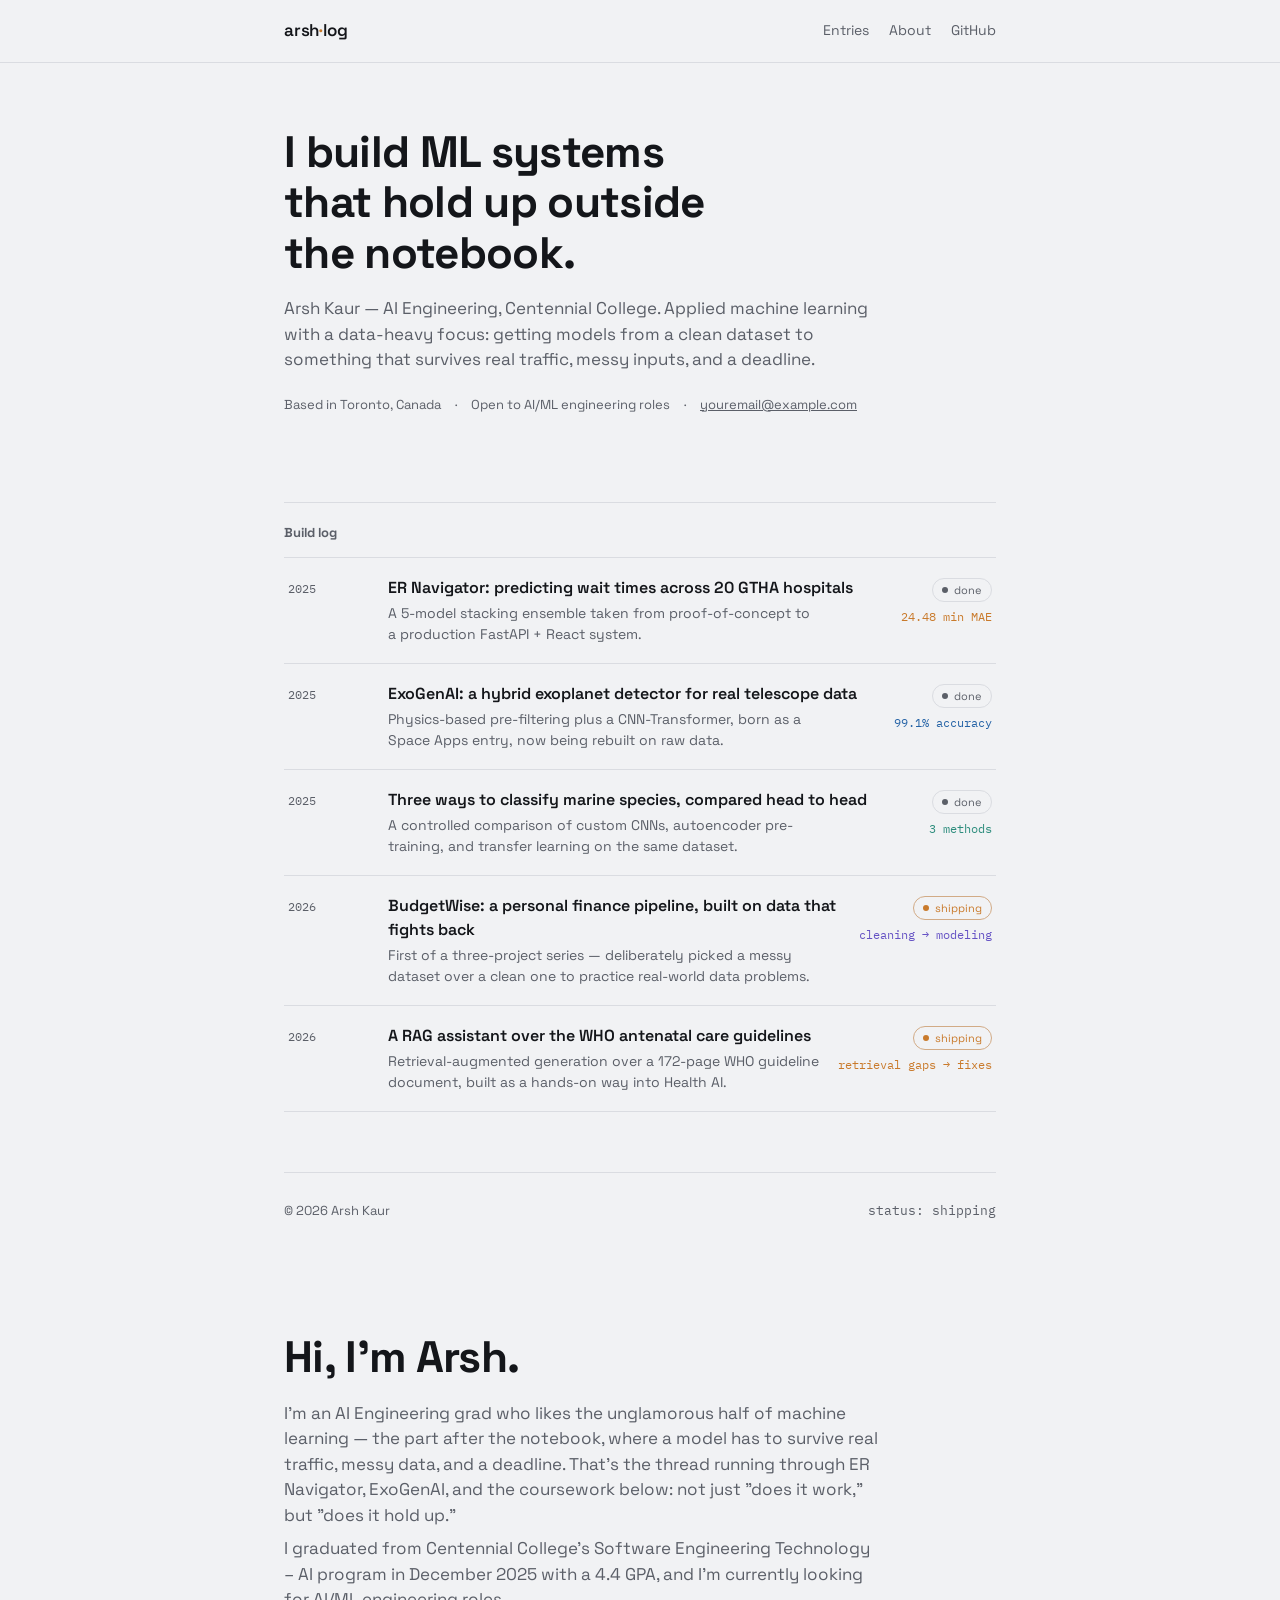
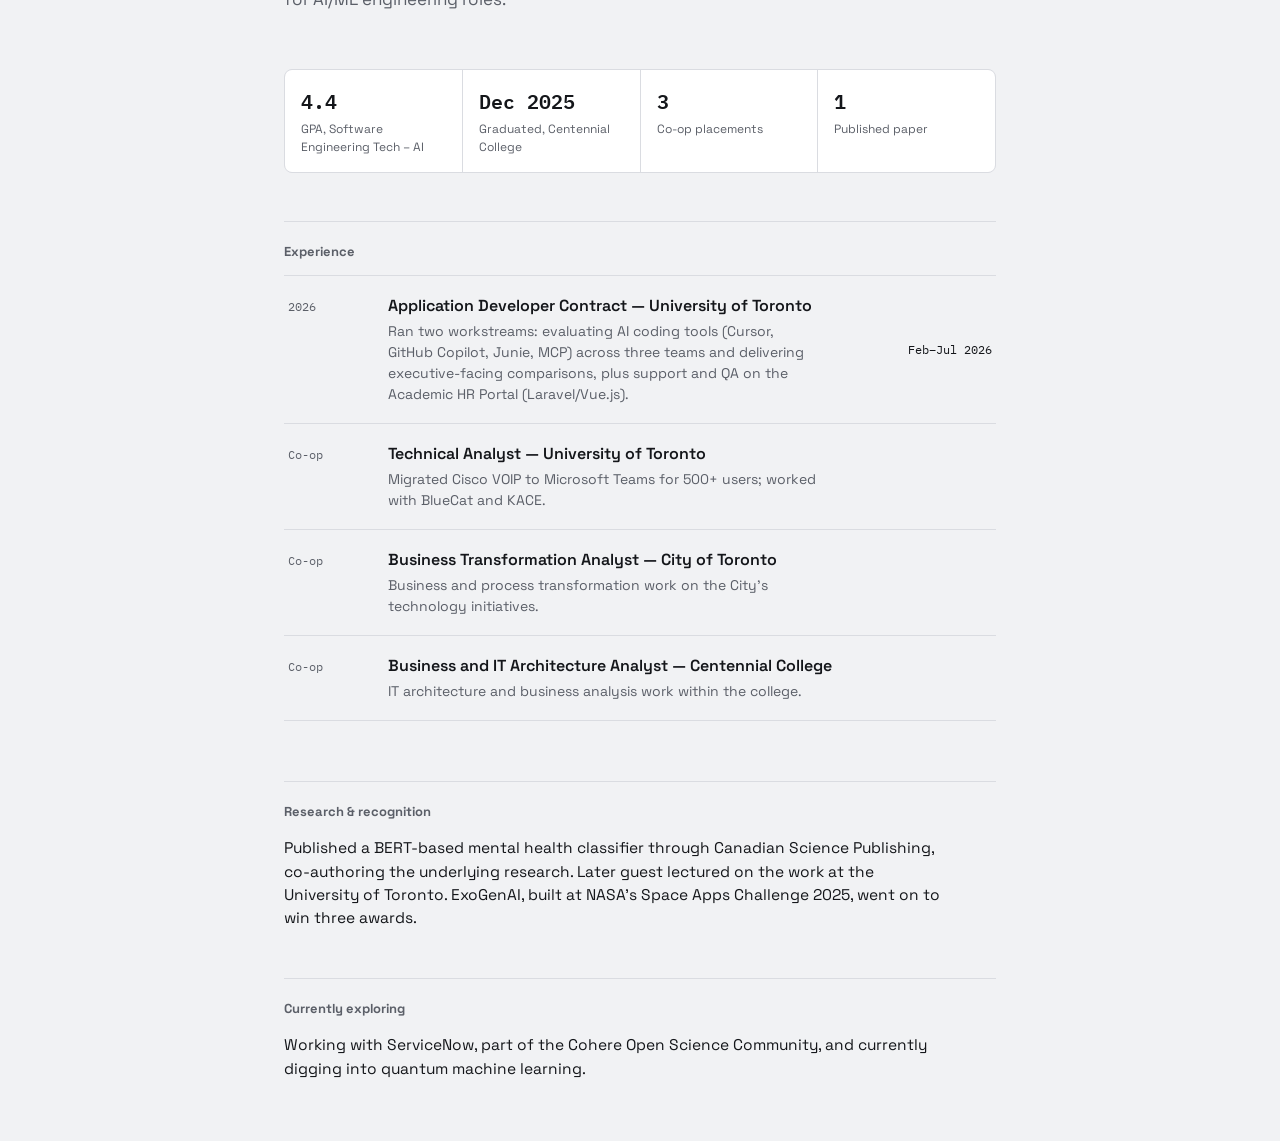
==== index.html @ a8c632dd "Add files via upload" ====
<!doctype html>
<html lang="en">
<head>
<meta charset="utf-8">
<meta name="viewport" content="width=device-width, initial-scale=1, viewport-fit=cover">
<title>Arsh Kaur — Build Log</title>
<link rel="preconnect" href="https://fonts.googleapis.com">
<link rel="preconnect" href="https://fonts.gstatic.com" crossorigin>
<link href="https://fonts.googleapis.com/css2?family=Space+Grotesk:wght@400;500;600;700&family=IBM+Plex+Mono:wght@400;500;600&display=swap" rel="stylesheet">
<style>
  :root {
    --bg: #F1F2F4;
    --surface: #FFFFFF;
    --text: #14161A;
    --muted: #5B5F68;
    --border: #DADCE1;
    --accent-amber: #C97A2B;
    --accent-blue: #2563A6;
    --accent-teal: #2C8C7C;
    --accent-violet: #6552C4;
    box-sizing: border-box;
    padding-top: env(safe-area-inset-top, 0px);
    padding-bottom: env(safe-area-inset-bottom, 0px);
  }
  @media (prefers-color-scheme: dark) {
    :root:not([data-theme="light"]) {
      --bg: #101216;
      --surface: #181B20;
      --text: #EDEDE7;
      --muted: #9497A0;
      --border: #262A31;
      --accent-amber: #E8A857;
      --accent-blue: #6FA8DC;
      --accent-teal: #5FC4B0;
      --accent-violet: #A79BE8;
    }
  }
  :root[data-theme="dark"] {
    --bg: #101216;
    --surface: #181B20;
    --text: #EDEDE7;
    --muted: #9497A0;
    --border: #262A31;
    --accent-amber: #E8A857;
    --accent-blue: #6FA8DC;
    --accent-teal: #5FC4B0;
    --accent-violet: #A79BE8;
  }
  * { box-sizing: border-box; }
  html { scroll-padding-top: env(safe-area-inset-top, 0px); }
  body {
    margin: 0;
    background: var(--bg);
    color: var(--text);
    font-family: "Space Grotesk", ui-sans-serif, system-ui, -apple-system, "Segoe UI", sans-serif;
    -webkit-font-smoothing: antialiased;
    line-height: 1.5;
  }
  a { color: inherit; }
  .mono {
    font-family: "IBM Plex Mono", ui-monospace, SFMono-Regular, Menlo, monospace;
  }
  .wrap {
    max-width: 760px;
    margin: 0 auto;
    padding: 0 24px;
  }
  header.site {
    position: sticky;
    top: 0;
    top: env(safe-area-inset-top, 0px);
    z-index: 10;
    background: color-mix(in srgb, var(--bg) 88%, transparent);
    backdrop-filter: blur(8px);
    border-bottom: 1px solid var(--border);
  }
  header.site .wrap {
    max-width: 760px;
    display: flex;
    align-items: center;
    justify-content: space-between;
    padding-top: 18px;
    padding-bottom: 18px;
  }
  .brand {
    font-weight: 600;
    font-size: 17px;
    text-decoration: none;
    letter-spacing: -0.01em;
  }
  .brand .dot { color: var(--accent-amber); }
  nav.site-nav {
    display: flex;
    gap: 20px;
    font-size: 14px;
  }
  nav.site-nav a { text-decoration: none; color: var(--muted); }
  nav.site-nav a:hover { color: var(--text); }

  main { min-height: 60vh; }

  /* ---- Home / hero ---- */
  .hero {
    padding: 64px 0 40px;
  }
  .hero h1 {
    font-size: clamp(30px, 6vw, 44px);
    line-height: 1.15;
    margin: 0 0 18px;
    letter-spacing: -0.015em;
    max-width: 16ch;
  }
  .hero p.lede {
    font-size: 17px;
    color: var(--muted);
    max-width: 54ch;
    margin: 0 0 8px;
  }
  .hero .meta-line {
    margin-top: 22px;
    font-size: 13px;
    color: var(--muted);
    display: flex;
    flex-wrap: wrap;
    gap: 6px 14px;
  }
  .hero .meta-line span { white-space: nowrap; }

  /* ---- Log list ---- */
  .log-heading {
    font-size: 13px;
    color: var(--muted);
    margin: 48px 0 14px;
    padding-top: 20px;
    border-top: 1px solid var(--border);
  }
  .status {
    display: inline-flex;
    align-items: center;
    gap: 6px;
    font-size: 11px;
    padding: 3px 9px;
    border-radius: 100px;
    border: 1px solid var(--border);
    color: var(--muted);
    white-space: nowrap;
  }
  .status .dot { width: 6px; height: 6px; border-radius: 50%; background: var(--muted); }
  .status.shipping { color: var(--accent-amber); border-color: color-mix(in srgb, var(--accent-amber) 50%, var(--border)); }
  .status.shipping .dot { background: var(--accent-amber); animation: pulse 1.6s ease-in-out infinite; }
  @keyframes pulse { 0%, 100% { opacity: 1; } 50% { opacity: .35; } }
  @media (prefers-reduced-motion: reduce) { .status.shipping .dot { animation: none; } }

  ul.log { list-style: none; margin: 0 0 60px; padding: 0; }
  ul.log li { border-bottom: 1px solid var(--border); }
  ul.log li:first-child { border-top: 1px solid var(--border); }
  a.entry, div.entry {
    display: grid;
    grid-template-columns: 84px 1fr auto;
    gap: 16px;
    align-items: baseline;
    padding: 18px 4px;
    text-decoration: none;
    color: var(--text);
    border-radius: 6px;
  }
  a.entry:hover { background: color-mix(in srgb, var(--accent-amber) 7%, transparent); }
  .entry .date { font-size: 12px; color: var(--muted); }
  .entry .info .title { font-size: 16px; font-weight: 600; margin: 0 0 3px; }
  .entry .info .summary { font-size: 14px; color: var(--muted); margin: 0; max-width: 48ch; }
  .entry .readout { font-size: 12px; text-align: right; white-space: nowrap; align-self: center; }
  @media (max-width: 560px) {
    .entry { grid-template-columns: 1fr; gap: 4px; }
    .entry .readout { text-align: left; }
  }

  footer.site {
    border-top: 1px solid var(--border);
    padding: 28px 0 48px;
    font-size: 13px;
    color: var(--muted);
  }
  footer.site .wrap { display: flex; justify-content: space-between; flex-wrap: wrap; gap: 8px; }

  /* ---- Article ---- */
  .back-link {
    display: inline-flex;
    align-items: center;
    gap: 6px;
    margin: 28px 0 0;
    font-size: 14px;
    text-decoration: none;
    color: var(--muted);
  }
  .back-link:hover { color: var(--text); }
  article { padding-bottom: 60px; }
  article .art-head { padding: 20px 0 30px; border-bottom: 1px solid var(--border); margin-bottom: 30px; }
  article .art-head .tag {
    display: inline-block;
    font-size: 12px;
    padding: 3px 9px;
    border-radius: 100px;
    border: 1px solid var(--tag-color, var(--accent-amber));
    color: var(--tag-color, var(--accent-amber));
    margin-bottom: 14px;
  }
  article h1 {
    font-size: clamp(26px, 5vw, 36px);
    line-height: 1.2;
    margin: 0 0 12px;
    letter-spacing: -0.01em;
  }
  article .dek { font-size: 16px; color: var(--muted); max-width: 60ch; margin: 0 0 14px; }
  article .art-meta { font-size: 13px; color: var(--muted); }
  article h2 {
    font-size: 19px;
    margin: 36px 0 12px;
    letter-spacing: -0.005em;
  }
  article p { font-size: 15.5px; max-width: 66ch; margin: 0 0 14px; color: var(--text); }
  article ul.notes { margin: 0 0 14px; padding-left: 20px; max-width: 66ch; }
  article ul.notes li { font-size: 15.5px; margin-bottom: 8px; }

  .stat-grid {
    display: grid;
    grid-template-columns: repeat(auto-fit, minmax(140px, 1fr));
    gap: 1px;
    background: var(--border);
    border: 1px solid var(--border);
    border-radius: 8px;
    overflow: hidden;
    margin: 8px 0 26px;
  }
  .stat-grid .stat {
    background: var(--surface);
    padding: 16px;
  }
  .stat-grid .stat .val {
    font-size: 20px;
    font-weight: 600;
  }
  .stat-grid .stat .label {
    font-size: 12px;
    color: var(--muted);
    margin-top: 4px;
  }

  .credit-box {
    border: 1px solid var(--border);
    border-radius: 8px;
    padding: 16px 18px;
    font-size: 14px;
    color: var(--muted);
    margin-top: 30px;
  }

  #view { display: none; }
  #view.active { display: block; }
</style>
</head>
<body>

<header class="site">
  <div class="wrap">
    <a class="brand" href="#/">arsh<span class="dot">·</span>log</a>
    <nav class="site-nav">
      <a href="#/">Entries</a>
      <a href="#/about">About</a>
      <a href="https://github.com" target="_blank" rel="noopener">GitHub</a>
    </nav>
  </div>
</header>

<main>
  <div id="home" class="wrap view active">
    <section class="hero">
      <h1>I build ML systems that hold up outside the notebook.</h1>
      <p class="lede">Arsh Kaur — AI Engineering, Centennial College. Applied machine learning with a data-heavy focus: getting models from a clean dataset to something that survives real traffic, messy inputs, and a deadline.</p>
      <div class="meta-line">
        <span>Based in Toronto, Canada</span>
        <span>·</span>
        <span>Open to AI/ML engineering roles</span>
        <span>·</span>
        <span><a href="mailto:youremail@example.com">youremail@example.com</a></span>
      </div>
    </section>

    <h2 class="log-heading">Build log</h2>
    <ul class="log" id="log-list"></ul>

    <footer class="site">
      <div class="wrap" style="padding:0;">
        <span>© 2026 Arsh Kaur</span>
        <span class="mono">status: shipping</span>
      </div>
    </footer>
  </div>

  <div id="article" class="wrap view"></div>

  <div id="about" class="wrap view">
    <section class="hero">
      <h1>Hi, I'm Arsh.</h1>
      <p class="lede">I'm an AI Engineering grad who likes the unglamorous half of machine learning — the part after the notebook, where a model has to survive real traffic, messy data, and a deadline. That's the thread running through ER Navigator, ExoGenAI, and the coursework below: not just "does it work," but "does it hold up."</p>
      <p class="lede">I graduated from Centennial College's Software Engineering Technology – AI program in December 2025 with a 4.4 GPA, and I'm currently looking for AI/ML engineering roles.</p>
    </section>

    <div class="stat-grid" style="margin-bottom:40px;">
      <div class="stat"><div class="val mono">4.4</div><div class="label">GPA, Software Engineering Tech – AI</div></div>
      <div class="stat"><div class="val mono">Dec 2025</div><div class="label">Graduated, Centennial College</div></div>
      <div class="stat"><div class="val mono">3</div><div class="label">Co-op placements</div></div>
      <div class="stat"><div class="val mono">1</div><div class="label">Published paper</div></div>
    </div>

    <h2 class="log-heading">Experience</h2>
    <ul class="log">
      <li><div class="entry">
        <span class="date mono">2026</span>
        <span class="info">
          <p class="title">Application Developer Contract — University of Toronto</p>
          <p class="summary">Ran two workstreams: evaluating AI coding tools (Cursor, GitHub Copilot, Junie, MCP) across three teams and delivering executive-facing comparisons, plus support and QA on the Academic HR Portal (Laravel/Vue.js).</p>
        </span>
        <span class="readout mono">Feb–Jul 2026</span>
      </div></li>
      <li><div class="entry">
        <span class="date mono">Co-op</span>
        <span class="info">
          <p class="title">Technical Analyst — University of Toronto</p>
          <p class="summary">Migrated Cisco VOIP to Microsoft Teams for 500+ users; worked with BlueCat and KACE.</p>
        </span>
        <span class="readout mono"></span>
      </div></li>
      <li><div class="entry">
        <span class="date mono">Co-op</span>
        <span class="info">
          <p class="title">Business Transformation Analyst — City of Toronto</p>
          <p class="summary">Business and process transformation work on the City's technology initiatives.</p>
        </span>
        <span class="readout mono"></span>
      </div></li>
      <li><div class="entry">
        <span class="date mono">Co-op</span>
        <span class="info">
          <p class="title">Business and IT Architecture Analyst — Centennial College</p>
          <p class="summary">IT architecture and business analysis work within the college.</p>
        </span>
        <span class="readout mono"></span>
      </div></li>
    </ul>

    <h2 class="log-heading">Research &amp; recognition</h2>
    <p style="max-width:66ch; font-size:15.5px; margin-bottom:26px;">Published a BERT-based mental health classifier through Canadian Science Publishing, co-authoring the underlying research. Later guest lectured on the work at the University of Toronto. ExoGenAI, built at NASA's Space Apps Challenge 2025, went on to win three awards.</p>

    <h2 class="log-heading">Currently exploring</h2>
    <p style="max-width:66ch; font-size:15.5px; margin-bottom:60px;">Working with ServiceNow, part of the Cohere Open Science Community, and currently digging into quantum machine learning.</p>
  </div>
</main>

<script>
const posts = [
  {
    id: "er-navigator",
    date: "2025",
    status: "done",
    dateLabel: "COMP 385 Capstone",
    tag: "Healthcare · Forecasting",
    tagColor: "var(--accent-amber)",
    title: "ER Navigator: predicting wait times across 20 GTHA hospitals",
    summary: "A 5-model stacking ensemble taken from proof-of-concept to a production FastAPI + React system.",
    readout: "24.48 min MAE",
    dek: "A stacking ensemble that predicts emergency room wait times at 30, 60, and 120-minute horizons across the Greater Toronto and Hamilton Area, built as a capstone project and pushed into a running production system.",
    sections: [
      {
        h: "The problem",
        body: [
          "ER Navigator predicts emergency room wait times at 30, 60, and 120-minute horizons for 20 hospitals across the Greater Toronto and Hamilton Area. The target was ambitious going in: a mean absolute error under 30 minutes at the 60-minute horizon, with at least a 20% improvement over baseline methods.",
          "Built with a team of five — Jaekyeong, Miguel, Varun, Younghun, and myself — under the supervision of Professor Mayy Habayeb, integrating live data from the ER Watch API alongside Environment Canada weather feeds."
        ]
      },
      {
        h: "Architecture",
        body: [
          "The core model is a 5-model stacking ensemble — LightGBM, XGBoost, CatBoost, Quantile Random Forest, and LightGBM Quantile — feeding an XGBoost meta-learner. 47 engineered features span temporal patterns, lag values, rolling statistics, hospital-specific aggregates, and weather.",
          "What started as proof-of-concept modeling became a full production system: PostgreSQL for storage, FastAPI serving predictions, and a React frontend with interactive maps (react-leaflet) showing live wait-time estimates. The backend scrapes ER Watch every 15 minutes and layers conformal prediction on top of the point forecasts, giving 80% and 95% confidence intervals instead of a single misleading number."
        ]
      },
      {
        h: "Results",
        stats: [
          { val: "24.48 min", label: "MAE @ 60-min horizon" },
          { val: "33%", label: "improvement over baseline" },
          { val: "99.98%", label: "success rate under load" },
          { val: "33.8 ms", label: "avg. response time" }
        ],
        body: [
          "The final numbers beat the original target by 18%. Stress testing — after moving to a multi-worker Uvicorn setup with connection pooling — held a 99.98% success rate at 36+ requests per second, with an average response time of 33.8 milliseconds."
        ]
      },
      {
        h: "What actually mattered",
        list: [
          "Tree-based models beat classical time-series approaches by a wide margin — neural nets performed 4.3× worse than the tree ensemble.",
          "Weather features were paradoxical: they hurt individual models but helped once the meta-learner combined everything.",
          "Data quality was the real bottleneck. Only 21.73% of intervals landed within ±5 seconds of the expected 15-minute spacing, which meant resampling before any model would behave.",
          "Temporal and lag features dominated feature importance — recent hospital state predicts near-term wait times better than almost anything else.",
          "A simple persistence baseline is deceptively strong for short-horizon ER forecasting, since wait times are highly autocorrelated over 60 minutes."
        ]
      }
    ],
    credit: "Team: Jaekyeong, Miguel, Varun, Younghun · Supervisor: Prof. Mayy Habayeb · Centennial College, COMP 385"
  },
  {
    id: "exogenai",
    date: "2025",
    status: "done",
    dateLabel: "NASA Space Apps 2025",
    tag: "Astronomy · Deep Learning",
    tagColor: "var(--accent-blue)",
    title: "ExoGenAI: a hybrid exoplanet detector for real telescope data",
    summary: "Physics-based pre-filtering plus a CNN-Transformer, born as a Space Apps entry, now being rebuilt on raw data.",
    readout: "99.1% accuracy",
    dek: "A hybrid exoplanet detection system that pairs the Box Least Squares algorithm with a CNN-Transformer classifier — started as a NASA Space Apps Challenge entry, now being rebuilt to handle raw telescope data instead of pre-cleaned datasets.",
    sections: [
      {
        h: "The problem",
        body: [
          "ExoGenAI analyzes stellar light curves from space telescopes to classify confirmed exoplanets, candidates, and false positives — with enough transparency that an astronomer can see why the model made its call, not just trust a black box.",
          "It started as a winning entry at NASA's Space Apps Challenge 2025 and has since become an ongoing effort to turn that prototype into a tool that fits real astronomical workflows. I handle model training and the backend; teammates handle frontend integration and presentation."
        ]
      },
      {
        h: "Architecture",
        body: [
          "The core idea is hybrid by design: the Box Least Squares (BLS) algorithm does physics-based pre-filtering before a CNN-Transformer network — 2.5 million parameters — handles classification. Pairing a physics-grounded filter with a learned model was a deliberate choice to keep the system interpretable rather than just accurate.",
          "The backend runs on FastAPI, with Lightkurve handling astronomical data preprocessing ahead of the model."
        ]
      },
      {
        h: "Results",
        stats: [
          { val: "99.1%", label: "classification accuracy" },
          { val: "2.5M", label: "model parameters" },
          { val: "3", label: "hackathon awards" }
        ],
        body: [
          "The hackathon build placed strongly enough to earn three awards at Space Apps 2025. The honest caveat: it was trained on just over 5,000 samples from a single pre-processed dataset, which is nowhere near enough for real telescope observations — and that gap became the next phase of the project."
        ]
      },
      {
        h: "Rebuilding on raw data",
        body: [
          "Pre-processed, competition-ready data produces a model that doesn't survive contact with real telescope output — raw data needs its own preprocessing pipeline that a cleaned Kaggle dataset can't teach you. That realization drove a pivot toward Lightkurve, the NASA Exoplanet Archive, and the MAST Archive as raw data sources, with a goal of scaling training data past 50,000 samples across Kepler-confirmed planets, false positives, candidates, and TESS mission data."
        ]
      },
      {
        h: "What actually mattered",
        list: [
          "Astronomical data is genuinely, not artificially, imbalanced — 99%+ false positives — which called for weighted cross-entropy loss rather than more data cleaning.",
          "The hybrid approach earns its complexity: physics-based validation plus deep learning gives both performance and the interpretability real astronomical workflows need.",
          "Polished hackathon documentation and the underlying codebase diverge more than expected — worth auditing what actually exists before planning the next phase.",
          "Since NASA data is public domain, open-sourcing the model is confirmed to be legally viable."
        ]
      }
    ],
    credit: "NASA Space Apps Challenge 2025 · Data: Lightkurve, NASA Exoplanet Archive, MAST Archive"
  },
  {
    id: "marine-species-classification",
    date: "2025",
    status: "done",
    dateLabel: "Deep Learning Coursework",
    tag: "Computer Vision · Deep Learning",
    tagColor: "var(--accent-teal)",
    title: "Three ways to classify marine species, compared head to head",
    summary: "A controlled comparison of custom CNNs, autoencoder pre-training, and transfer learning on the same dataset.",
    readout: "3 methods",
    dek: "A six-person coursework project that put three deep learning approaches — a custom CNN, unsupervised autoencoder pre-training, and transfer learning — through the same marine species classification task, to see which assumptions actually held up.",
    sections: [
      {
        h: "The setup",
        body: [
          "Rather than picking one architecture and tuning it, the project was built as a controlled comparison: run a custom CNN, an autoencoder-based unsupervised approach, and transfer learning against the same marine species dataset and see where each one actually breaks down. Working in a six-person team, the goal was as much about understanding relative strengths and failure modes as it was about raw accuracy.",
          "The dataset came with real-world friction from the start — class imbalance and a scope that had to be adjusted once the original plan turned out to be computationally infeasible on the hardware available."
        ]
      },
      {
        h: "Approach",
        body: [
          "The comparison spanned custom CNN architectures, unsupervised learning with autoencoders, and transfer learning using pre-trained models — including VGG-style networks, ResNet50, and EfficientNet on top of ImageNet weights. Class imbalance was handled with weighted loss functions rather than just resampling.",
          "Partway through, the toolchain moved from TensorFlow to PyTorch for better GPU compatibility, training on an RTX 3070."
        ]
      },
      {
        h: "What actually mattered",
        list: [
          "Model complexity has to match dataset size — the more expressive architectures overfit fastest when labeled data was limited.",
          "Supervised learning clearly outperformed unsupervised pre-training once enough labeled data was available, which wasn't a given going in.",
          "Transfer learning delivered the most reliable gains of the three, leveraging ImageNet pre-training rather than learning marine-specific features from scratch.",
          "Scope has to flex with compute — when the original plan proved computationally infeasible, adjusting scope rather than forcing it through was what kept the comparison meaningful."
        ]
      }
    ],
    credit: "Six-person team project · Deep Learning coursework"
  },
  {
    id: "budgetwise",
    date: "2026",
    status: "shipping",
    dateLabel: "Personal Project · Series 1 of 3",
    tag: "Data Engineering · Personal Finance",
    tagColor: "var(--accent-violet)",
    title: "BudgetWise: a personal finance pipeline, built on data that fights back",
    summary: "First of a three-project series — deliberately picked a messy dataset over a clean one to practice real-world data problems.",
    readout: "cleaning → modeling",
    dek: "The first in a planned three-project portfolio series, each mirroring the React + FastAPI stack from ER Navigator. This one turns a deliberately messy Kaggle personal-finance dataset into a categorization pipeline with an explainable decision layer.",
    sections: [
      {
        h: "Why this dataset",
        body: [
          "Two versions of the BudgetWise Personal Finance dataset were available on Kaggle — a cleaned one and a messy one. I picked the messy one on purpose: inconsistent currency symbols (₹, $, Rs., INR), mixed date formats, and sentinel values standing in for missing data are exactly the problems a production pipeline actually has to handle."
        ]
      },
      {
        h: "Where it stands",
        list: [
          "Repo and environment set up, with a data / notebooks / src structure and profiling findings committed to GitHub.",
          "Cleaning pass done: deduplicated records, regenerated reliable transaction IDs, normalized categories and payment modes, stripped currency symbols and converted amounts to numeric, and replaced sentinel values with proper nulls.",
          "Date parsing across the dataset's multiple formats is designed and next up to run."
        ]
      },
      {
        h: "Coming next",
        list: [
          "Finish date parsing, then refactor the cleaning notebook into reusable functions.",
          "Build the feature engineering layer.",
          "Train a transaction categorization model with an explainable decisions layer.",
          "Expose it through FastAPI and put a React dashboard on top."
        ]
      }
    ],
    credit: "In progress · Personal project, Series 1 of 3"
  },
  {
    id: "maternal-health-rag",
    date: "2026",
    status: "shipping",
    dateLabel: "Health AI · Skill-building project",
    tag: "RAG · Health AI",
    tagColor: "var(--accent-amber)",
    title: "A RAG assistant over the WHO antenatal care guidelines",
    summary: "Retrieval-augmented generation over a 172-page WHO guideline document, built as a hands-on way into Health AI.",
    readout: "retrieval gaps → fixes",
    dek: "A retrieval-augmented generation assistant built over the WHO's antenatal care guideline document — the first of several hands-on Health AI projects exploring maternal and prenatal health, an area that's underserved by existing tooling.",
    sections: [
      {
        h: "The setup",
        body: [
          "The pipeline loads the WHO Antenatal Care Guidelines PDF from page 13 onward (skipping frontmatter), splits it into roughly 689 chunks with a 1000-character window and 200-character overlap, embeds each chunk locally with sentence-transformers' all-MiniLM-L6-v2, and stores the result in a local Chroma vector database — LangChain tying the pipeline together."
        ]
      },
      {
        h: "Where it stands",
        list: [
          "Full pipeline is built and working end to end, with checkpoints committed to GitHub.",
          "Testing retrieval against real queries surfaced two gaps worth fixing: vocabulary mismatches around antenatal-care terminology, and a genuine hole in the source document around danger signs during pregnancy."
        ]
      },
      {
        h: "Coming next",
        list: [
          "Close the vocabulary-mismatch gap so queries phrased in plain language still hit the right chunks.",
          "Work out how to handle the danger-signs content gap in the source material itself.",
          "Use this project as a proving ground for which AI subfield — AI Engineering, ML/Data Engineering, or Applied ML — to go deeper on next."
        ]
      }
    ],
    credit: "In progress · Health AI skill-building track"
  }
];

const logList = document.getElementById("log-list");
posts.forEach(p => {
  const li = document.createElement("li");
  const statusLabel = p.status === "shipping" ? "shipping" : "done";
  li.innerHTML = `<a class="entry" href="#/${p.id}">
      <span class="date mono">${p.date}</span>
      <span class="info">
        <p class="title">${p.title}</p>
        <p class="summary">${p.summary}</p>
      </span>
      <span style="display:flex; flex-direction:column; align-items:flex-end; gap:6px;">
        <span class="status ${p.status}"><span class="dot"></span>${statusLabel}</span>
        <span class="readout mono" style="color:${p.tagColor}">${p.readout}</span>
      </span>
    </a>`;
  logList.appendChild(li);
});

const homeEl = document.getElementById("home");
const articleEl = document.getElementById("article");

function renderArticle(post) {
  let html = `<a class="back-link" href="#/">&larr; All entries</a>
    <article>
      <div class="art-head">
        <span class="tag" style="--tag-color:${post.tagColor}">${post.tag}</span>
        <span class="status ${post.status}" style="margin-left:8px;"><span class="dot"></span>${post.status === "shipping" ? "shipping" : "done"}</span>
        <h1>${post.title}</h1>
        <p class="dek">${post.dek}</p>
        <p class="art-meta mono">${post.dateLabel}</p>
      </div>`;
  post.sections.forEach(s => {
    html += `<h2>${s.h}</h2>`;
    if (s.stats) {
      html += `<div class="stat-grid">` + s.stats.map(st =>
        `<div class="stat"><div class="val mono">${st.val}</div><div class="label">${st.label}</div></div>`
      ).join("") + `</div>`;
    }
    if (s.body) {
      s.body.forEach(par => { html += `<p>${par}</p>`; });
    }
    if (s.list) {
      html += `<ul class="notes">` + s.list.map(item => `<li>${item}</li>`).join("") + `</ul>`;
    }
  });
  html += `<div class="credit-box">${post.credit}</div>
      <a class="back-link" href="#/">&larr; All entries</a>
    </article>`;
  articleEl.innerHTML = html;
}

const aboutEl = document.getElementById("about");

function route() {
  const hash = location.hash.replace(/^#\/?/, "");
  const post = posts.find(p => p.id === hash);
  homeEl.classList.remove("active");
  articleEl.classList.remove("active");
  aboutEl.classList.remove("active");
  if (post) {
    renderArticle(post);
    articleEl.classList.add("active");
  } else if (hash === "about") {
    aboutEl.classList.add("active");
  } else {
    homeEl.classList.add("active");
  }
  window.scrollTo(0, 0);
}
window.addEventListener("hashchange", route);
route();
</script>
</body>
</html>
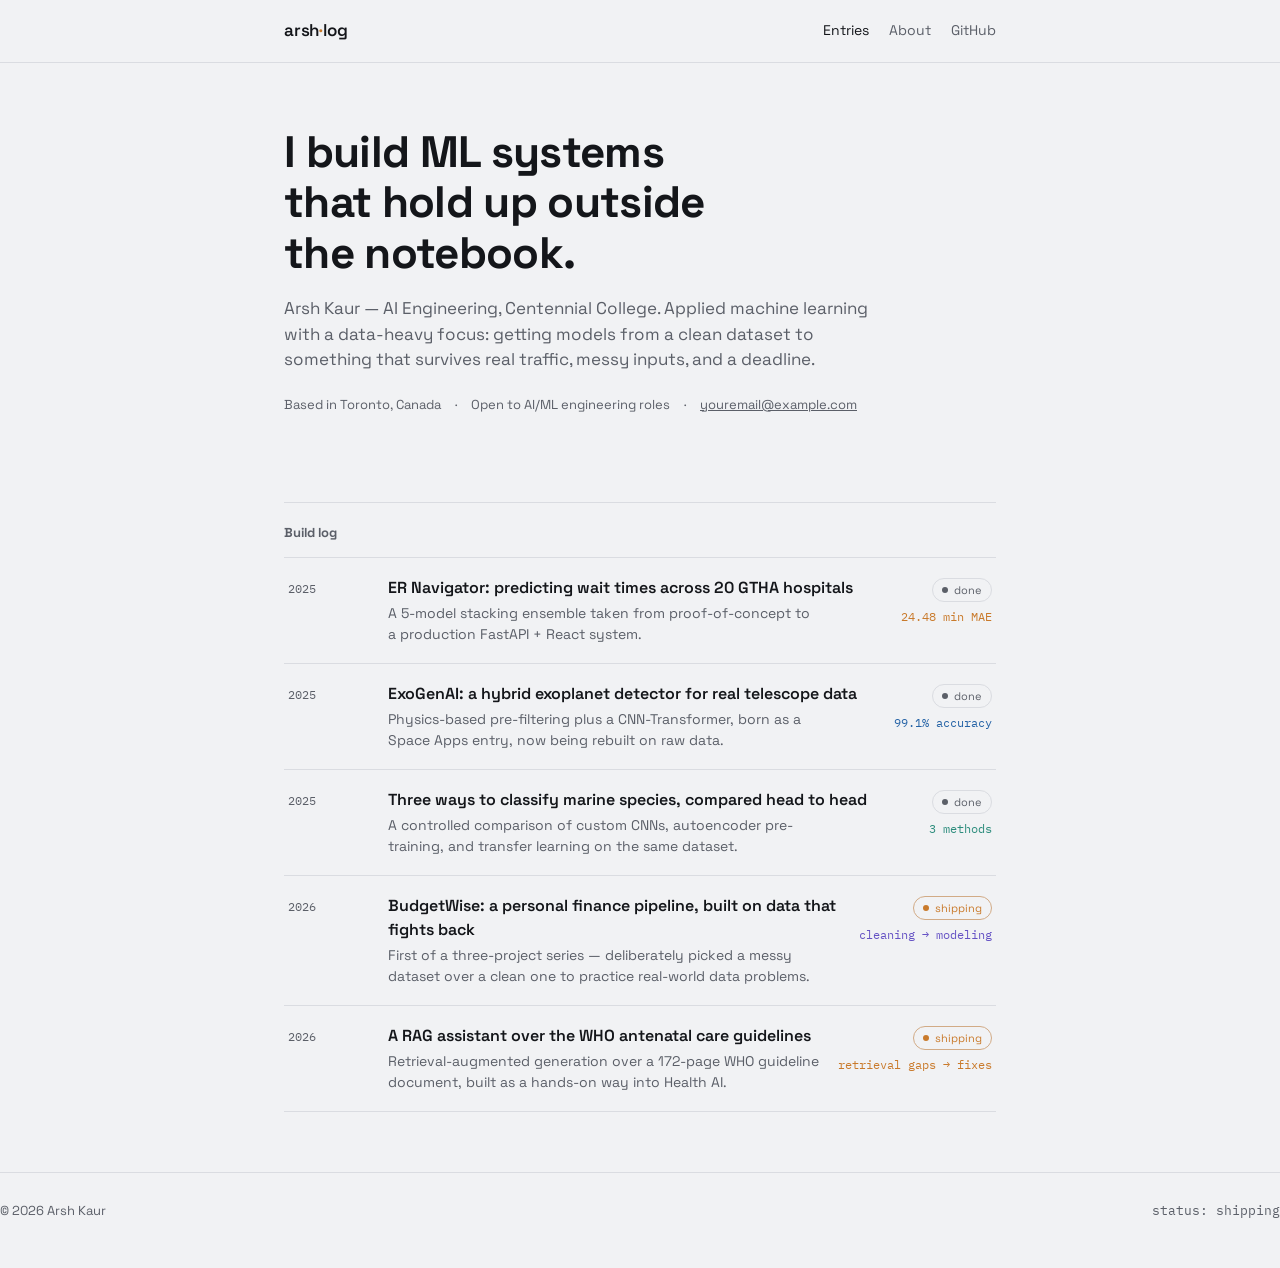
==== commit fa41df44: "Add files via upload" ====
--- a/index.html
+++ b/index.html
@@ -4,275 +4,26 @@
 <meta charset="utf-8">
 <meta name="viewport" content="width=device-width, initial-scale=1, viewport-fit=cover">
 <title>Arsh Kaur — Build Log</title>
+<link rel="icon" href="data:image/svg+xml,%3Csvg xmlns=%22http://www.w3.org/2000/svg%22 viewBox=%220 0 100 100%22%3E%3Ctext y=%22.9em%22 font-size=%2290%22%3E%F0%9F%93%A1%3C/text%3E%3C/svg%3E">
 <link rel="preconnect" href="https://fonts.googleapis.com">
 <link rel="preconnect" href="https://fonts.gstatic.com" crossorigin>
 <link href="https://fonts.googleapis.com/css2?family=Space+Grotesk:wght@400;500;600;700&family=IBM+Plex+Mono:wght@400;500;600&display=swap" rel="stylesheet">
-<style>
-  :root {
-    --bg: #F1F2F4;
-    --surface: #FFFFFF;
-    --text: #14161A;
-    --muted: #5B5F68;
-    --border: #DADCE1;
-    --accent-amber: #C97A2B;
-    --accent-blue: #2563A6;
-    --accent-teal: #2C8C7C;
-    --accent-violet: #6552C4;
-    box-sizing: border-box;
-    padding-top: env(safe-area-inset-top, 0px);
-    padding-bottom: env(safe-area-inset-bottom, 0px);
-  }
-  @media (prefers-color-scheme: dark) {
-    :root:not([data-theme="light"]) {
-      --bg: #101216;
-      --surface: #181B20;
-      --text: #EDEDE7;
-      --muted: #9497A0;
-      --border: #262A31;
-      --accent-amber: #E8A857;
-      --accent-blue: #6FA8DC;
-      --accent-teal: #5FC4B0;
-      --accent-violet: #A79BE8;
-    }
-  }
-  :root[data-theme="dark"] {
-    --bg: #101216;
-    --surface: #181B20;
-    --text: #EDEDE7;
-    --muted: #9497A0;
-    --border: #262A31;
-    --accent-amber: #E8A857;
-    --accent-blue: #6FA8DC;
-    --accent-teal: #5FC4B0;
-    --accent-violet: #A79BE8;
-  }
-  * { box-sizing: border-box; }
-  html { scroll-padding-top: env(safe-area-inset-top, 0px); }
-  body {
-    margin: 0;
-    background: var(--bg);
-    color: var(--text);
-    font-family: "Space Grotesk", ui-sans-serif, system-ui, -apple-system, "Segoe UI", sans-serif;
-    -webkit-font-smoothing: antialiased;
-    line-height: 1.5;
-  }
-  a { color: inherit; }
-  .mono {
-    font-family: "IBM Plex Mono", ui-monospace, SFMono-Regular, Menlo, monospace;
-  }
-  .wrap {
-    max-width: 760px;
-    margin: 0 auto;
-    padding: 0 24px;
-  }
-  header.site {
-    position: sticky;
-    top: 0;
-    top: env(safe-area-inset-top, 0px);
-    z-index: 10;
-    background: color-mix(in srgb, var(--bg) 88%, transparent);
-    backdrop-filter: blur(8px);
-    border-bottom: 1px solid var(--border);
-  }
-  header.site .wrap {
-    max-width: 760px;
-    display: flex;
-    align-items: center;
-    justify-content: space-between;
-    padding-top: 18px;
-    padding-bottom: 18px;
-  }
-  .brand {
-    font-weight: 600;
-    font-size: 17px;
-    text-decoration: none;
-    letter-spacing: -0.01em;
-  }
-  .brand .dot { color: var(--accent-amber); }
-  nav.site-nav {
-    display: flex;
-    gap: 20px;
-    font-size: 14px;
-  }
-  nav.site-nav a { text-decoration: none; color: var(--muted); }
-  nav.site-nav a:hover { color: var(--text); }
-
-  main { min-height: 60vh; }
-
-  /* ---- Home / hero ---- */
-  .hero {
-    padding: 64px 0 40px;
-  }
-  .hero h1 {
-    font-size: clamp(30px, 6vw, 44px);
-    line-height: 1.15;
-    margin: 0 0 18px;
-    letter-spacing: -0.015em;
-    max-width: 16ch;
-  }
-  .hero p.lede {
-    font-size: 17px;
-    color: var(--muted);
-    max-width: 54ch;
-    margin: 0 0 8px;
-  }
-  .hero .meta-line {
-    margin-top: 22px;
-    font-size: 13px;
-    color: var(--muted);
-    display: flex;
-    flex-wrap: wrap;
-    gap: 6px 14px;
-  }
-  .hero .meta-line span { white-space: nowrap; }
-
-  /* ---- Log list ---- */
-  .log-heading {
-    font-size: 13px;
-    color: var(--muted);
-    margin: 48px 0 14px;
-    padding-top: 20px;
-    border-top: 1px solid var(--border);
-  }
-  .status {
-    display: inline-flex;
-    align-items: center;
-    gap: 6px;
-    font-size: 11px;
-    padding: 3px 9px;
-    border-radius: 100px;
-    border: 1px solid var(--border);
-    color: var(--muted);
-    white-space: nowrap;
-  }
-  .status .dot { width: 6px; height: 6px; border-radius: 50%; background: var(--muted); }
-  .status.shipping { color: var(--accent-amber); border-color: color-mix(in srgb, var(--accent-amber) 50%, var(--border)); }
-  .status.shipping .dot { background: var(--accent-amber); animation: pulse 1.6s ease-in-out infinite; }
-  @keyframes pulse { 0%, 100% { opacity: 1; } 50% { opacity: .35; } }
-  @media (prefers-reduced-motion: reduce) { .status.shipping .dot { animation: none; } }
-
-  ul.log { list-style: none; margin: 0 0 60px; padding: 0; }
-  ul.log li { border-bottom: 1px solid var(--border); }
-  ul.log li:first-child { border-top: 1px solid var(--border); }
-  a.entry, div.entry {
-    display: grid;
-    grid-template-columns: 84px 1fr auto;
-    gap: 16px;
-    align-items: baseline;
-    padding: 18px 4px;
-    text-decoration: none;
-    color: var(--text);
-    border-radius: 6px;
-  }
-  a.entry:hover { background: color-mix(in srgb, var(--accent-amber) 7%, transparent); }
-  .entry .date { font-size: 12px; color: var(--muted); }
-  .entry .info .title { font-size: 16px; font-weight: 600; margin: 0 0 3px; }
-  .entry .info .summary { font-size: 14px; color: var(--muted); margin: 0; max-width: 48ch; }
-  .entry .readout { font-size: 12px; text-align: right; white-space: nowrap; align-self: center; }
-  @media (max-width: 560px) {
-    .entry { grid-template-columns: 1fr; gap: 4px; }
-    .entry .readout { text-align: left; }
-  }
-
-  footer.site {
-    border-top: 1px solid var(--border);
-    padding: 28px 0 48px;
-    font-size: 13px;
-    color: var(--muted);
-  }
-  footer.site .wrap { display: flex; justify-content: space-between; flex-wrap: wrap; gap: 8px; }
-
-  /* ---- Article ---- */
-  .back-link {
-    display: inline-flex;
-    align-items: center;
-    gap: 6px;
-    margin: 28px 0 0;
-    font-size: 14px;
-    text-decoration: none;
-    color: var(--muted);
-  }
-  .back-link:hover { color: var(--text); }
-  article { padding-bottom: 60px; }
-  article .art-head { padding: 20px 0 30px; border-bottom: 1px solid var(--border); margin-bottom: 30px; }
-  article .art-head .tag {
-    display: inline-block;
-    font-size: 12px;
-    padding: 3px 9px;
-    border-radius: 100px;
-    border: 1px solid var(--tag-color, var(--accent-amber));
-    color: var(--tag-color, var(--accent-amber));
-    margin-bottom: 14px;
-  }
-  article h1 {
-    font-size: clamp(26px, 5vw, 36px);
-    line-height: 1.2;
-    margin: 0 0 12px;
-    letter-spacing: -0.01em;
-  }
-  article .dek { font-size: 16px; color: var(--muted); max-width: 60ch; margin: 0 0 14px; }
-  article .art-meta { font-size: 13px; color: var(--muted); }
-  article h2 {
-    font-size: 19px;
-    margin: 36px 0 12px;
-    letter-spacing: -0.005em;
-  }
-  article p { font-size: 15.5px; max-width: 66ch; margin: 0 0 14px; color: var(--text); }
-  article ul.notes { margin: 0 0 14px; padding-left: 20px; max-width: 66ch; }
-  article ul.notes li { font-size: 15.5px; margin-bottom: 8px; }
-
-  .stat-grid {
-    display: grid;
-    grid-template-columns: repeat(auto-fit, minmax(140px, 1fr));
-    gap: 1px;
-    background: var(--border);
-    border: 1px solid var(--border);
-    border-radius: 8px;
-    overflow: hidden;
-    margin: 8px 0 26px;
-  }
-  .stat-grid .stat {
-    background: var(--surface);
-    padding: 16px;
-  }
-  .stat-grid .stat .val {
-    font-size: 20px;
-    font-weight: 600;
-  }
-  .stat-grid .stat .label {
-    font-size: 12px;
-    color: var(--muted);
-    margin-top: 4px;
-  }
-
-  .credit-box {
-    border: 1px solid var(--border);
-    border-radius: 8px;
-    padding: 16px 18px;
-    font-size: 14px;
-    color: var(--muted);
-    margin-top: 30px;
-  }
-
-  #view { display: none; }
-  #view.active { display: block; }
-</style>
+<link rel="stylesheet" href="styles.css">
 </head>
 <body>
-
 <header class="site">
   <div class="wrap">
-    <a class="brand" href="#/">arsh<span class="dot">·</span>log</a>
+    <a class="brand" href="index.html">arsh<span class="dot">·</span>log</a>
     <nav class="site-nav">
-      <a href="#/">Entries</a>
-      <a href="#/about">About</a>
+      <a href="index.html" class="current">Entries</a>
+      <a href="about.html">About</a>
       <a href="https://github.com" target="_blank" rel="noopener">GitHub</a>
     </nav>
   </div>
 </header>
 
 <main>
-  <div id="home" class="wrap view active">
+  <div class="wrap">
     <section class="hero">
       <h1>I build ML systems that hold up outside the notebook.</h1>
       <p class="lede">Arsh Kaur — AI Engineering, Centennial College. Applied machine learning with a data-heavy focus: getting models from a clean dataset to something that survives real traffic, messy inputs, and a deadline.</p>
@@ -286,369 +37,71 @@
     </section>
 
     <h2 class="log-heading">Build log</h2>
-    <ul class="log" id="log-list"></ul>
-
-    <footer class="site">
-      <div class="wrap" style="padding:0;">
-        <span>© 2026 Arsh Kaur</span>
-        <span class="mono">status: shipping</span>
-      </div>
-    </footer>
-  </div>
-
-  <div id="article" class="wrap view"></div>
-
-  <div id="about" class="wrap view">
-    <section class="hero">
-      <h1>Hi, I'm Arsh.</h1>
-      <p class="lede">I'm an AI Engineering grad who likes the unglamorous half of machine learning — the part after the notebook, where a model has to survive real traffic, messy data, and a deadline. That's the thread running through ER Navigator, ExoGenAI, and the coursework below: not just "does it work," but "does it hold up."</p>
-      <p class="lede">I graduated from Centennial College's Software Engineering Technology – AI program in December 2025 with a 4.4 GPA, and I'm currently looking for AI/ML engineering roles.</p>
-    </section>
-
-    <div class="stat-grid" style="margin-bottom:40px;">
-      <div class="stat"><div class="val mono">4.4</div><div class="label">GPA, Software Engineering Tech – AI</div></div>
-      <div class="stat"><div class="val mono">Dec 2025</div><div class="label">Graduated, Centennial College</div></div>
-      <div class="stat"><div class="val mono">3</div><div class="label">Co-op placements</div></div>
-      <div class="stat"><div class="val mono">1</div><div class="label">Published paper</div></div>
-    </div>
-
-    <h2 class="log-heading">Experience</h2>
     <ul class="log">
-      <li><div class="entry">
-        <span class="date mono">2026</span>
-        <span class="info">
-          <p class="title">Application Developer Contract — University of Toronto</p>
-          <p class="summary">Ran two workstreams: evaluating AI coding tools (Cursor, GitHub Copilot, Junie, MCP) across three teams and delivering executive-facing comparisons, plus support and QA on the Academic HR Portal (Laravel/Vue.js).</p>
-        </span>
-        <span class="readout mono">Feb–Jul 2026</span>
-      </div></li>
-      <li><div class="entry">
-        <span class="date mono">Co-op</span>
-        <span class="info">
-          <p class="title">Technical Analyst — University of Toronto</p>
-          <p class="summary">Migrated Cisco VOIP to Microsoft Teams for 500+ users; worked with BlueCat and KACE.</p>
-        </span>
-        <span class="readout mono"></span>
-      </div></li>
-      <li><div class="entry">
-        <span class="date mono">Co-op</span>
-        <span class="info">
-          <p class="title">Business Transformation Analyst — City of Toronto</p>
-          <p class="summary">Business and process transformation work on the City's technology initiatives.</p>
-        </span>
-        <span class="readout mono"></span>
-      </div></li>
-      <li><div class="entry">
-        <span class="date mono">Co-op</span>
-        <span class="info">
-          <p class="title">Business and IT Architecture Analyst — Centennial College</p>
-          <p class="summary">IT architecture and business analysis work within the college.</p>
-        </span>
-        <span class="readout mono"></span>
-      </div></li>
-    </ul>
-
-    <h2 class="log-heading">Research &amp; recognition</h2>
-    <p style="max-width:66ch; font-size:15.5px; margin-bottom:26px;">Published a BERT-based mental health classifier through Canadian Science Publishing, co-authoring the underlying research. Later guest lectured on the work at the University of Toronto. ExoGenAI, built at NASA's Space Apps Challenge 2025, went on to win three awards.</p>
-
-    <h2 class="log-heading">Currently exploring</h2>
-    <p style="max-width:66ch; font-size:15.5px; margin-bottom:60px;">Working with ServiceNow, part of the Cohere Open Science Community, and currently digging into quantum machine learning.</p>
-  </div>
-</main>
-
-<script>
-const posts = [
-  {
-    id: "er-navigator",
-    date: "2025",
-    status: "done",
-    dateLabel: "COMP 385 Capstone",
-    tag: "Healthcare · Forecasting",
-    tagColor: "var(--accent-amber)",
-    title: "ER Navigator: predicting wait times across 20 GTHA hospitals",
-    summary: "A 5-model stacking ensemble taken from proof-of-concept to a production FastAPI + React system.",
-    readout: "24.48 min MAE",
-    dek: "A stacking ensemble that predicts emergency room wait times at 30, 60, and 120-minute horizons across the Greater Toronto and Hamilton Area, built as a capstone project and pushed into a running production system.",
-    sections: [
-      {
-        h: "The problem",
-        body: [
-          "ER Navigator predicts emergency room wait times at 30, 60, and 120-minute horizons for 20 hospitals across the Greater Toronto and Hamilton Area. The target was ambitious going in: a mean absolute error under 30 minutes at the 60-minute horizon, with at least a 20% improvement over baseline methods.",
-          "Built with a team of five — Jaekyeong, Miguel, Varun, Younghun, and myself — under the supervision of Professor Mayy Habayeb, integrating live data from the ER Watch API alongside Environment Canada weather feeds."
-        ]
-      },
-      {
-        h: "Architecture",
-        body: [
-          "The core model is a 5-model stacking ensemble — LightGBM, XGBoost, CatBoost, Quantile Random Forest, and LightGBM Quantile — feeding an XGBoost meta-learner. 47 engineered features span temporal patterns, lag values, rolling statistics, hospital-specific aggregates, and weather.",
-          "What started as proof-of-concept modeling became a full production system: PostgreSQL for storage, FastAPI serving predictions, and a React frontend with interactive maps (react-leaflet) showing live wait-time estimates. The backend scrapes ER Watch every 15 minutes and layers conformal prediction on top of the point forecasts, giving 80% and 95% confidence intervals instead of a single misleading number."
-        ]
-      },
-      {
-        h: "Results",
-        stats: [
-          { val: "24.48 min", label: "MAE @ 60-min horizon" },
-          { val: "33%", label: "improvement over baseline" },
-          { val: "99.98%", label: "success rate under load" },
-          { val: "33.8 ms", label: "avg. response time" }
-        ],
-        body: [
-          "The final numbers beat the original target by 18%. Stress testing — after moving to a multi-worker Uvicorn setup with connection pooling — held a 99.98% success rate at 36+ requests per second, with an average response time of 33.8 milliseconds."
-        ]
-      },
-      {
-        h: "What actually mattered",
-        list: [
-          "Tree-based models beat classical time-series approaches by a wide margin — neural nets performed 4.3× worse than the tree ensemble.",
-          "Weather features were paradoxical: they hurt individual models but helped once the meta-learner combined everything.",
-          "Data quality was the real bottleneck. Only 21.73% of intervals landed within ±5 seconds of the expected 15-minute spacing, which meant resampling before any model would behave.",
-          "Temporal and lag features dominated feature importance — recent hospital state predicts near-term wait times better than almost anything else.",
-          "A simple persistence baseline is deceptively strong for short-horizon ER forecasting, since wait times are highly autocorrelated over 60 minutes."
-        ]
-      }
-    ],
-    credit: "Team: Jaekyeong, Miguel, Varun, Younghun · Supervisor: Prof. Mayy Habayeb · Centennial College, COMP 385"
-  },
-  {
-    id: "exogenai",
-    date: "2025",
-    status: "done",
-    dateLabel: "NASA Space Apps 2025",
-    tag: "Astronomy · Deep Learning",
-    tagColor: "var(--accent-blue)",
-    title: "ExoGenAI: a hybrid exoplanet detector for real telescope data",
-    summary: "Physics-based pre-filtering plus a CNN-Transformer, born as a Space Apps entry, now being rebuilt on raw data.",
-    readout: "99.1% accuracy",
-    dek: "A hybrid exoplanet detection system that pairs the Box Least Squares algorithm with a CNN-Transformer classifier — started as a NASA Space Apps Challenge entry, now being rebuilt to handle raw telescope data instead of pre-cleaned datasets.",
-    sections: [
-      {
-        h: "The problem",
-        body: [
-          "ExoGenAI analyzes stellar light curves from space telescopes to classify confirmed exoplanets, candidates, and false positives — with enough transparency that an astronomer can see why the model made its call, not just trust a black box.",
-          "It started as a winning entry at NASA's Space Apps Challenge 2025 and has since become an ongoing effort to turn that prototype into a tool that fits real astronomical workflows. I handle model training and the backend; teammates handle frontend integration and presentation."
-        ]
-      },
-      {
-        h: "Architecture",
-        body: [
-          "The core idea is hybrid by design: the Box Least Squares (BLS) algorithm does physics-based pre-filtering before a CNN-Transformer network — 2.5 million parameters — handles classification. Pairing a physics-grounded filter with a learned model was a deliberate choice to keep the system interpretable rather than just accurate.",
-          "The backend runs on FastAPI, with Lightkurve handling astronomical data preprocessing ahead of the model."
-        ]
-      },
-      {
-        h: "Results",
-        stats: [
-          { val: "99.1%", label: "classification accuracy" },
-          { val: "2.5M", label: "model parameters" },
-          { val: "3", label: "hackathon awards" }
-        ],
-        body: [
-          "The hackathon build placed strongly enough to earn three awards at Space Apps 2025. The honest caveat: it was trained on just over 5,000 samples from a single pre-processed dataset, which is nowhere near enough for real telescope observations — and that gap became the next phase of the project."
-        ]
-      },
-      {
-        h: "Rebuilding on raw data",
-        body: [
-          "Pre-processed, competition-ready data produces a model that doesn't survive contact with real telescope output — raw data needs its own preprocessing pipeline that a cleaned Kaggle dataset can't teach you. That realization drove a pivot toward Lightkurve, the NASA Exoplanet Archive, and the MAST Archive as raw data sources, with a goal of scaling training data past 50,000 samples across Kepler-confirmed planets, false positives, candidates, and TESS mission data."
-        ]
-      },
-      {
-        h: "What actually mattered",
-        list: [
-          "Astronomical data is genuinely, not artificially, imbalanced — 99%+ false positives — which called for weighted cross-entropy loss rather than more data cleaning.",
-          "The hybrid approach earns its complexity: physics-based validation plus deep learning gives both performance and the interpretability real astronomical workflows need.",
-          "Polished hackathon documentation and the underlying codebase diverge more than expected — worth auditing what actually exists before planning the next phase.",
-          "Since NASA data is public domain, open-sourcing the model is confirmed to be legally viable."
-        ]
-      }
-    ],
-    credit: "NASA Space Apps Challenge 2025 · Data: Lightkurve, NASA Exoplanet Archive, MAST Archive"
-  },
-  {
-    id: "marine-species-classification",
-    date: "2025",
-    status: "done",
-    dateLabel: "Deep Learning Coursework",
-    tag: "Computer Vision · Deep Learning",
-    tagColor: "var(--accent-teal)",
-    title: "Three ways to classify marine species, compared head to head",
-    summary: "A controlled comparison of custom CNNs, autoencoder pre-training, and transfer learning on the same dataset.",
-    readout: "3 methods",
-    dek: "A six-person coursework project that put three deep learning approaches — a custom CNN, unsupervised autoencoder pre-training, and transfer learning — through the same marine species classification task, to see which assumptions actually held up.",
-    sections: [
-      {
-        h: "The setup",
-        body: [
-          "Rather than picking one architecture and tuning it, the project was built as a controlled comparison: run a custom CNN, an autoencoder-based unsupervised approach, and transfer learning against the same marine species dataset and see where each one actually breaks down. Working in a six-person team, the goal was as much about understanding relative strengths and failure modes as it was about raw accuracy.",
-          "The dataset came with real-world friction from the start — class imbalance and a scope that had to be adjusted once the original plan turned out to be computationally infeasible on the hardware available."
-        ]
-      },
-      {
-        h: "Approach",
-        body: [
-          "The comparison spanned custom CNN architectures, unsupervised learning with autoencoders, and transfer learning using pre-trained models — including VGG-style networks, ResNet50, and EfficientNet on top of ImageNet weights. Class imbalance was handled with weighted loss functions rather than just resampling.",
-          "Partway through, the toolchain moved from TensorFlow to PyTorch for better GPU compatibility, training on an RTX 3070."
-        ]
-      },
-      {
-        h: "What actually mattered",
-        list: [
-          "Model complexity has to match dataset size — the more expressive architectures overfit fastest when labeled data was limited.",
-          "Supervised learning clearly outperformed unsupervised pre-training once enough labeled data was available, which wasn't a given going in.",
-          "Transfer learning delivered the most reliable gains of the three, leveraging ImageNet pre-training rather than learning marine-specific features from scratch.",
-          "Scope has to flex with compute — when the original plan proved computationally infeasible, adjusting scope rather than forcing it through was what kept the comparison meaningful."
-        ]
-      }
-    ],
-    credit: "Six-person team project · Deep Learning coursework"
-  },
-  {
-    id: "budgetwise",
-    date: "2026",
-    status: "shipping",
-    dateLabel: "Personal Project · Series 1 of 3",
-    tag: "Data Engineering · Personal Finance",
-    tagColor: "var(--accent-violet)",
-    title: "BudgetWise: a personal finance pipeline, built on data that fights back",
-    summary: "First of a three-project series — deliberately picked a messy dataset over a clean one to practice real-world data problems.",
-    readout: "cleaning → modeling",
-    dek: "The first in a planned three-project portfolio series, each mirroring the React + FastAPI stack from ER Navigator. This one turns a deliberately messy Kaggle personal-finance dataset into a categorization pipeline with an explainable decision layer.",
-    sections: [
-      {
-        h: "Why this dataset",
-        body: [
-          "Two versions of the BudgetWise Personal Finance dataset were available on Kaggle — a cleaned one and a messy one. I picked the messy one on purpose: inconsistent currency symbols (₹, $, Rs., INR), mixed date formats, and sentinel values standing in for missing data are exactly the problems a production pipeline actually has to handle."
-        ]
-      },
-      {
-        h: "Where it stands",
-        list: [
-          "Repo and environment set up, with a data / notebooks / src structure and profiling findings committed to GitHub.",
-          "Cleaning pass done: deduplicated records, regenerated reliable transaction IDs, normalized categories and payment modes, stripped currency symbols and converted amounts to numeric, and replaced sentinel values with proper nulls.",
-          "Date parsing across the dataset's multiple formats is designed and next up to run."
-        ]
-      },
-      {
-        h: "Coming next",
-        list: [
-          "Finish date parsing, then refactor the cleaning notebook into reusable functions.",
-          "Build the feature engineering layer.",
-          "Train a transaction categorization model with an explainable decisions layer.",
-          "Expose it through FastAPI and put a React dashboard on top."
-        ]
-      }
-    ],
-    credit: "In progress · Personal project, Series 1 of 3"
-  },
-  {
-    id: "maternal-health-rag",
-    date: "2026",
-    status: "shipping",
-    dateLabel: "Health AI · Skill-building project",
-    tag: "RAG · Health AI",
-    tagColor: "var(--accent-amber)",
-    title: "A RAG assistant over the WHO antenatal care guidelines",
-    summary: "Retrieval-augmented generation over a 172-page WHO guideline document, built as a hands-on way into Health AI.",
-    readout: "retrieval gaps → fixes",
-    dek: "A retrieval-augmented generation assistant built over the WHO's antenatal care guideline document — the first of several hands-on Health AI projects exploring maternal and prenatal health, an area that's underserved by existing tooling.",
-    sections: [
-      {
-        h: "The setup",
-        body: [
-          "The pipeline loads the WHO Antenatal Care Guidelines PDF from page 13 onward (skipping frontmatter), splits it into roughly 689 chunks with a 1000-character window and 200-character overlap, embeds each chunk locally with sentence-transformers' all-MiniLM-L6-v2, and stores the result in a local Chroma vector database — LangChain tying the pipeline together."
-        ]
-      },
-      {
-        h: "Where it stands",
-        list: [
-          "Full pipeline is built and working end to end, with checkpoints committed to GitHub.",
-          "Testing retrieval against real queries surfaced two gaps worth fixing: vocabulary mismatches around antenatal-care terminology, and a genuine hole in the source document around danger signs during pregnancy."
-        ]
-      },
-      {
-        h: "Coming next",
-        list: [
-          "Close the vocabulary-mismatch gap so queries phrased in plain language still hit the right chunks.",
-          "Work out how to handle the danger-signs content gap in the source material itself.",
-          "Use this project as a proving ground for which AI subfield — AI Engineering, ML/Data Engineering, or Applied ML — to go deeper on next."
-        ]
-      }
-    ],
-    credit: "In progress · Health AI skill-building track"
-  }
-];
-
-const logList = document.getElementById("log-list");
-posts.forEach(p => {
-  const li = document.createElement("li");
-  const statusLabel = p.status === "shipping" ? "shipping" : "done";
-  li.innerHTML = `<a class="entry" href="#/${p.id}">
-      <span class="date mono">${p.date}</span>
+  <li><a class="entry" href="er-navigator.html">
+      <span class="date mono">2025</span>
       <span class="info">
-        <p class="title">${p.title}</p>
-        <p class="summary">${p.summary}</p>
+        <p class="title">ER Navigator: predicting wait times across 20 GTHA hospitals</p>
+        <p class="summary">A 5-model stacking ensemble taken from proof-of-concept to a production FastAPI + React system.</p>
       </span>
       <span style="display:flex; flex-direction:column; align-items:flex-end; gap:6px;">
-        <span class="status ${p.status}"><span class="dot"></span>${statusLabel}</span>
-        <span class="readout mono" style="color:${p.tagColor}">${p.readout}</span>
+        <span class="status done"><span class="dot"></span>done</span>
+        <span class="readout mono" style="color:var(--accent-amber)">24.48 min MAE</span>
       </span>
-    </a>`;
-  logList.appendChild(li);
-});
+    </a></li>
+  <li><a class="entry" href="exogenai.html">
+      <span class="date mono">2025</span>
+      <span class="info">
+        <p class="title">ExoGenAI: a hybrid exoplanet detector for real telescope data</p>
+        <p class="summary">Physics-based pre-filtering plus a CNN-Transformer, born as a Space Apps entry, now being rebuilt on raw data.</p>
+      </span>
+      <span style="display:flex; flex-direction:column; align-items:flex-end; gap:6px;">
+        <span class="status done"><span class="dot"></span>done</span>
+        <span class="readout mono" style="color:var(--accent-blue)">99.1% accuracy</span>
+      </span>
+    </a></li>
+  <li><a class="entry" href="marine-species-classification.html">
+      <span class="date mono">2025</span>
+      <span class="info">
+        <p class="title">Three ways to classify marine species, compared head to head</p>
+        <p class="summary">A controlled comparison of custom CNNs, autoencoder pre-training, and transfer learning on the same dataset.</p>
+      </span>
+      <span style="display:flex; flex-direction:column; align-items:flex-end; gap:6px;">
+        <span class="status done"><span class="dot"></span>done</span>
+        <span class="readout mono" style="color:var(--accent-teal)">3 methods</span>
+      </span>
+    </a></li>
+  <li><a class="entry" href="budgetwise.html">
+      <span class="date mono">2026</span>
+      <span class="info">
+        <p class="title">BudgetWise: a personal finance pipeline, built on data that fights back</p>
+        <p class="summary">First of a three-project series — deliberately picked a messy dataset over a clean one to practice real-world data problems.</p>
+      </span>
+      <span style="display:flex; flex-direction:column; align-items:flex-end; gap:6px;">
+        <span class="status shipping"><span class="dot"></span>shipping</span>
+        <span class="readout mono" style="color:var(--accent-violet)">cleaning → modeling</span>
+      </span>
+    </a></li>
+  <li><a class="entry" href="maternal-health-rag.html">
+      <span class="date mono">2026</span>
+      <span class="info">
+        <p class="title">A RAG assistant over the WHO antenatal care guidelines</p>
+        <p class="summary">Retrieval-augmented generation over a 172-page WHO guideline document, built as a hands-on way into Health AI.</p>
+      </span>
+      <span style="display:flex; flex-direction:column; align-items:flex-end; gap:6px;">
+        <span class="status shipping"><span class="dot"></span>shipping</span>
+        <span class="readout mono" style="color:var(--accent-amber)">retrieval gaps → fixes</span>
+      </span>
+    </a></li>
+    </ul>
+  </div>
+  <footer class="site">
+  <div class="wrap">
+    <span>© 2026 Arsh Kaur</span>
+    <span class="mono">status: shipping</span>
+  </div>
+</footer>
 
-const homeEl = document.getElementById("home");
-const articleEl = document.getElementById("article");
-
-function renderArticle(post) {
-  let html = `<a class="back-link" href="#/">&larr; All entries</a>
-    <article>
-      <div class="art-head">
-        <span class="tag" style="--tag-color:${post.tagColor}">${post.tag}</span>
-        <span class="status ${post.status}" style="margin-left:8px;"><span class="dot"></span>${post.status === "shipping" ? "shipping" : "done"}</span>
-        <h1>${post.title}</h1>
-        <p class="dek">${post.dek}</p>
-        <p class="art-meta mono">${post.dateLabel}</p>
-      </div>`;
-  post.sections.forEach(s => {
-    html += `<h2>${s.h}</h2>`;
-    if (s.stats) {
-      html += `<div class="stat-grid">` + s.stats.map(st =>
-        `<div class="stat"><div class="val mono">${st.val}</div><div class="label">${st.label}</div></div>`
-      ).join("") + `</div>`;
-    }
-    if (s.body) {
-      s.body.forEach(par => { html += `<p>${par}</p>`; });
-    }
-    if (s.list) {
-      html += `<ul class="notes">` + s.list.map(item => `<li>${item}</li>`).join("") + `</ul>`;
-    }
-  });
-  html += `<div class="credit-box">${post.credit}</div>
-      <a class="back-link" href="#/">&larr; All entries</a>
-    </article>`;
-  articleEl.innerHTML = html;
-}
-
-const aboutEl = document.getElementById("about");
-
-function route() {
-  const hash = location.hash.replace(/^#\/?/, "");
-  const post = posts.find(p => p.id === hash);
-  homeEl.classList.remove("active");
-  articleEl.classList.remove("active");
-  aboutEl.classList.remove("active");
-  if (post) {
-    renderArticle(post);
-    articleEl.classList.add("active");
-  } else if (hash === "about") {
-    aboutEl.classList.add("active");
-  } else {
-    homeEl.classList.add("active");
-  }
-  window.scrollTo(0, 0);
-}
-window.addEventListener("hashchange", route);
-route();
-</script>
+</main>
 </body>
 </html>
--- a/styles.css
+++ b/styles.css
@@ -0,0 +1,196 @@
+  :root {
+    --bg: #F1F2F4;
+    --surface: #FFFFFF;
+    --text: #14161A;
+    --muted: #5B5F68;
+    --border: #DADCE1;
+    --accent-amber: #C97A2B;
+    --accent-blue: #2563A6;
+    --accent-teal: #2C8C7C;
+    --accent-violet: #6552C4;
+    box-sizing: border-box;
+    padding-top: env(safe-area-inset-top, 0px);
+    padding-bottom: env(safe-area-inset-bottom, 0px);
+  }
+  @media (prefers-color-scheme: dark) {
+    :root:not([data-theme="light"]) {
+      --bg: #101216;
+      --surface: #181B20;
+      --text: #EDEDE7;
+      --muted: #9497A0;
+      --border: #262A31;
+      --accent-amber: #E8A857;
+      --accent-blue: #6FA8DC;
+      --accent-teal: #5FC4B0;
+      --accent-violet: #A79BE8;
+    }
+  }
+  :root[data-theme="dark"] {
+    --bg: #101216;
+    --surface: #181B20;
+    --text: #EDEDE7;
+    --muted: #9497A0;
+    --border: #262A31;
+    --accent-amber: #E8A857;
+    --accent-blue: #6FA8DC;
+    --accent-teal: #5FC4B0;
+    --accent-violet: #A79BE8;
+  }
+  * { box-sizing: border-box; }
+  html { scroll-padding-top: env(safe-area-inset-top, 0px); }
+  body {
+    margin: 0;
+    background: var(--bg);
+    color: var(--text);
+    font-family: "Space Grotesk", ui-sans-serif, system-ui, -apple-system, "Segoe UI", sans-serif;
+    -webkit-font-smoothing: antialiased;
+    line-height: 1.5;
+  }
+  a { color: inherit; }
+  .mono { font-family: "IBM Plex Mono", ui-monospace, SFMono-Regular, Menlo, monospace; }
+  .wrap { max-width: 760px; margin: 0 auto; padding: 0 24px; }
+  header.site {
+    position: sticky;
+    top: 0;
+    top: env(safe-area-inset-top, 0px);
+    z-index: 10;
+    background: color-mix(in srgb, var(--bg) 88%, transparent);
+    backdrop-filter: blur(8px);
+    border-bottom: 1px solid var(--border);
+  }
+  header.site .wrap {
+    max-width: 760px;
+    display: flex;
+    align-items: center;
+    justify-content: space-between;
+    padding-top: 18px;
+    padding-bottom: 18px;
+  }
+  .brand { font-weight: 600; font-size: 17px; text-decoration: none; letter-spacing: -0.01em; }
+  .brand .dot { color: var(--accent-amber); }
+  nav.site-nav { display: flex; gap: 20px; font-size: 14px; }
+  nav.site-nav a { text-decoration: none; color: var(--muted); }
+  nav.site-nav a:hover { color: var(--text); }
+  nav.site-nav a.current { color: var(--text); }
+  main { min-height: 60vh; }
+
+  .hero { padding: 64px 0 40px; }
+  .hero h1 {
+    font-size: clamp(30px, 6vw, 44px);
+    line-height: 1.15;
+    margin: 0 0 18px;
+    letter-spacing: -0.015em;
+    max-width: 16ch;
+  }
+  .hero p.lede { font-size: 17px; color: var(--muted); max-width: 54ch; margin: 0 0 8px; }
+  .hero .meta-line {
+    margin-top: 22px;
+    font-size: 13px;
+    color: var(--muted);
+    display: flex;
+    flex-wrap: wrap;
+    gap: 6px 14px;
+  }
+  .hero .meta-line span { white-space: nowrap; }
+
+  .log-heading {
+    font-size: 13px;
+    color: var(--muted);
+    margin: 48px 0 14px;
+    padding-top: 20px;
+    border-top: 1px solid var(--border);
+  }
+  .status {
+    display: inline-flex;
+    align-items: center;
+    gap: 6px;
+    font-size: 11px;
+    padding: 3px 9px;
+    border-radius: 100px;
+    border: 1px solid var(--border);
+    color: var(--muted);
+    white-space: nowrap;
+  }
+  .status .dot { width: 6px; height: 6px; border-radius: 50%; background: var(--muted); }
+  .status.shipping { color: var(--accent-amber); border-color: color-mix(in srgb, var(--accent-amber) 50%, var(--border)); }
+  .status.shipping .dot { background: var(--accent-amber); animation: pulse 1.6s ease-in-out infinite; }
+  @keyframes pulse { 0%, 100% { opacity: 1; } 50% { opacity: .35; } }
+  @media (prefers-reduced-motion: reduce) { .status.shipping .dot { animation: none; } }
+
+  ul.log { list-style: none; margin: 0 0 60px; padding: 0; }
+  ul.log li { border-bottom: 1px solid var(--border); }
+  ul.log li:first-child { border-top: 1px solid var(--border); }
+  a.entry, div.entry {
+    display: grid;
+    grid-template-columns: 84px 1fr auto;
+    gap: 16px;
+    align-items: baseline;
+    padding: 18px 4px;
+    text-decoration: none;
+    color: var(--text);
+    border-radius: 6px;
+  }
+  a.entry:hover { background: color-mix(in srgb, var(--accent-amber) 7%, transparent); }
+  .entry .date { font-size: 12px; color: var(--muted); }
+  .entry .info .title { font-size: 16px; font-weight: 600; margin: 0 0 3px; }
+  .entry .info .summary { font-size: 14px; color: var(--muted); margin: 0; max-width: 48ch; }
+  .entry .readout { font-size: 12px; text-align: right; white-space: nowrap; align-self: center; }
+  @media (max-width: 560px) {
+    .entry { grid-template-columns: 1fr; gap: 4px; }
+    .entry .readout { text-align: left; }
+  }
+
+  footer.site { border-top: 1px solid var(--border); padding: 28px 0 48px; font-size: 13px; color: var(--muted); }
+  footer.site .wrap { display: flex; justify-content: space-between; flex-wrap: wrap; gap: 8px; padding: 0; max-width: none; }
+
+  .back-link {
+    display: inline-flex;
+    align-items: center;
+    gap: 6px;
+    margin: 28px 0 0;
+    font-size: 14px;
+    text-decoration: none;
+    color: var(--muted);
+  }
+  .back-link:hover { color: var(--text); }
+  article { padding-bottom: 60px; }
+  article .art-head { padding: 20px 0 30px; border-bottom: 1px solid var(--border); margin-bottom: 30px; }
+  article .art-head .tag {
+    display: inline-block;
+    font-size: 12px;
+    padding: 3px 9px;
+    border-radius: 100px;
+    border: 1px solid var(--tag-color, var(--accent-amber));
+    color: var(--tag-color, var(--accent-amber));
+    margin-bottom: 14px;
+  }
+  article h1 { font-size: clamp(26px, 5vw, 36px); line-height: 1.2; margin: 0 0 12px; letter-spacing: -0.01em; }
+  article .dek { font-size: 16px; color: var(--muted); max-width: 60ch; margin: 0 0 14px; }
+  article .art-meta { font-size: 13px; color: var(--muted); }
+  article h2 { font-size: 19px; margin: 36px 0 12px; letter-spacing: -0.005em; }
+  article p { font-size: 15.5px; max-width: 66ch; margin: 0 0 14px; color: var(--text); }
+  article ul.notes { margin: 0 0 14px; padding-left: 20px; max-width: 66ch; }
+  article ul.notes li { font-size: 15.5px; margin-bottom: 8px; }
+
+  .stat-grid {
+    display: grid;
+    grid-template-columns: repeat(auto-fit, minmax(140px, 1fr));
+    gap: 1px;
+    background: var(--border);
+    border: 1px solid var(--border);
+    border-radius: 8px;
+    overflow: hidden;
+    margin: 8px 0 26px;
+  }
+  .stat-grid .stat { background: var(--surface); padding: 16px; }
+  .stat-grid .stat .val { font-size: 20px; font-weight: 600; }
+  .stat-grid .stat .label { font-size: 12px; color: var(--muted); margin-top: 4px; }
+
+  .credit-box {
+    border: 1px solid var(--border);
+    border-radius: 8px;
+    padding: 16px 18px;
+    font-size: 14px;
+    color: var(--muted);
+    margin-top: 30px;
+  }
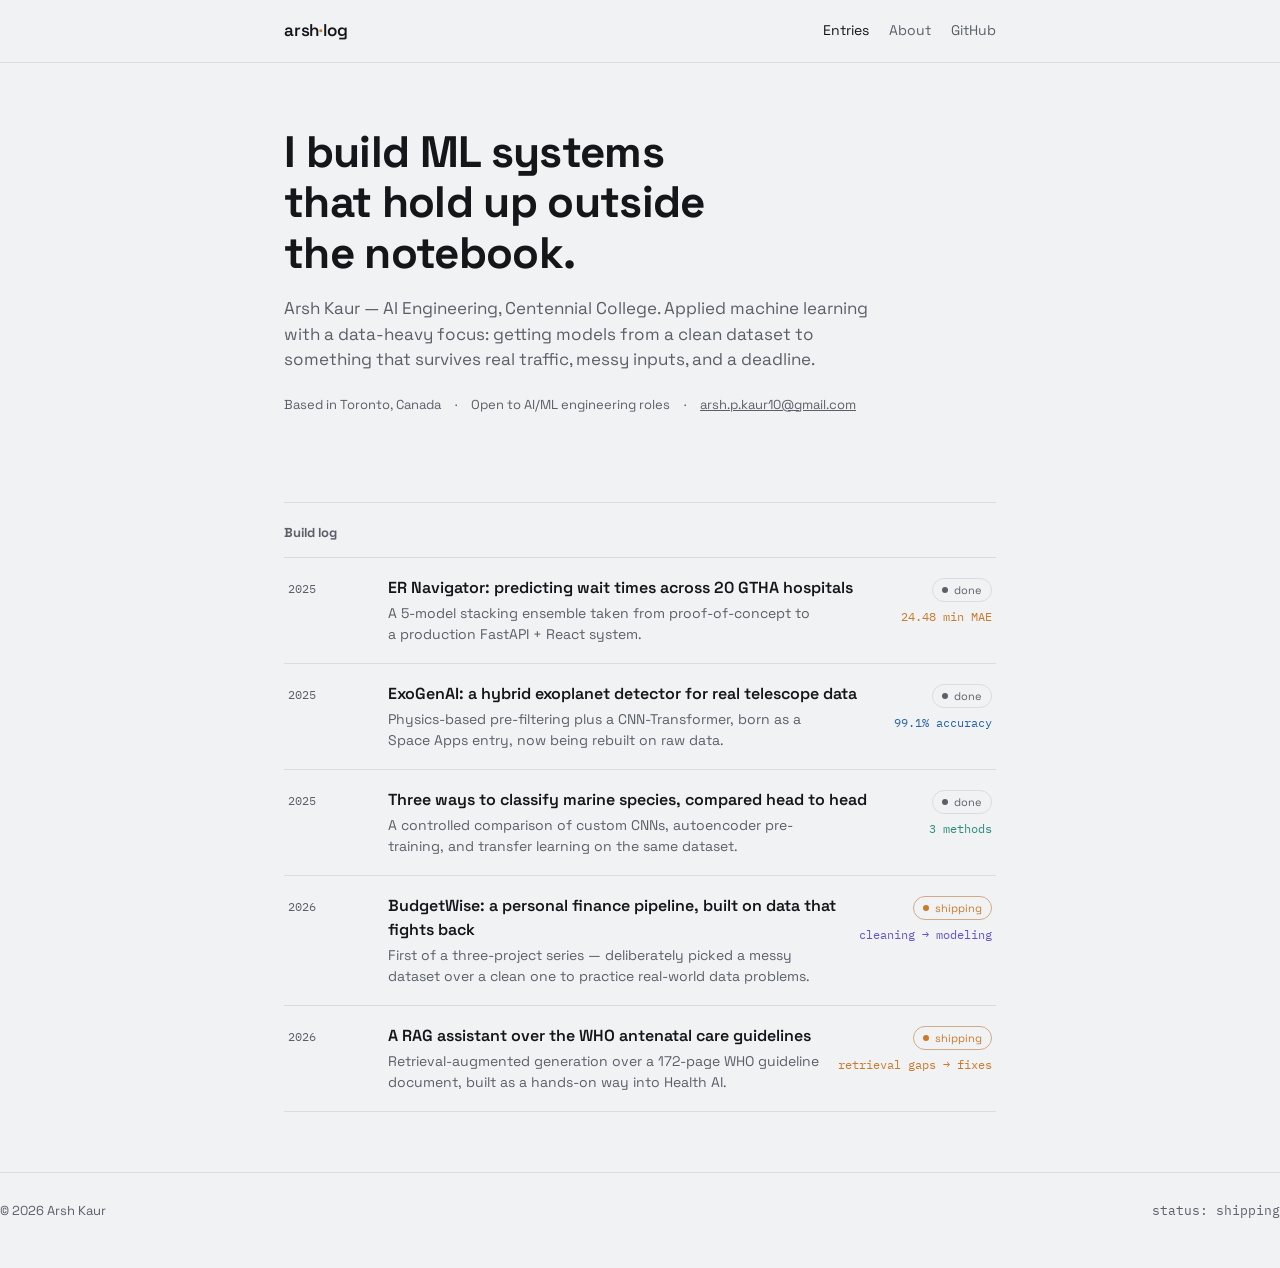
==== commit 3dfc8bb8: "Fix placeholder GitHub and email links Point the GitHub nav link to the actual profile and replace t" ====
--- a/index.html
+++ b/index.html
@@ -17,7 +17,7 @@
     <nav class="site-nav">
       <a href="index.html" class="current">Entries</a>
       <a href="about.html">About</a>
-      <a href="https://github.com" target="_blank" rel="noopener">GitHub</a>
+      <a href="https://github.com/Arsh26003" target="_blank" rel="noopener">GitHub</a>
     </nav>
   </div>
 </header>
@@ -32,7 +32,7 @@
         <span>·</span>
         <span>Open to AI/ML engineering roles</span>
         <span>·</span>
-        <span><a href="mailto:youremail@example.com">youremail@example.com</a></span>
+        <span><a href="mailto:arsh.p.kaur10@gmail.com">arsh.p.kaur10@gmail.com</a></span>
       </div>
     </section>
 
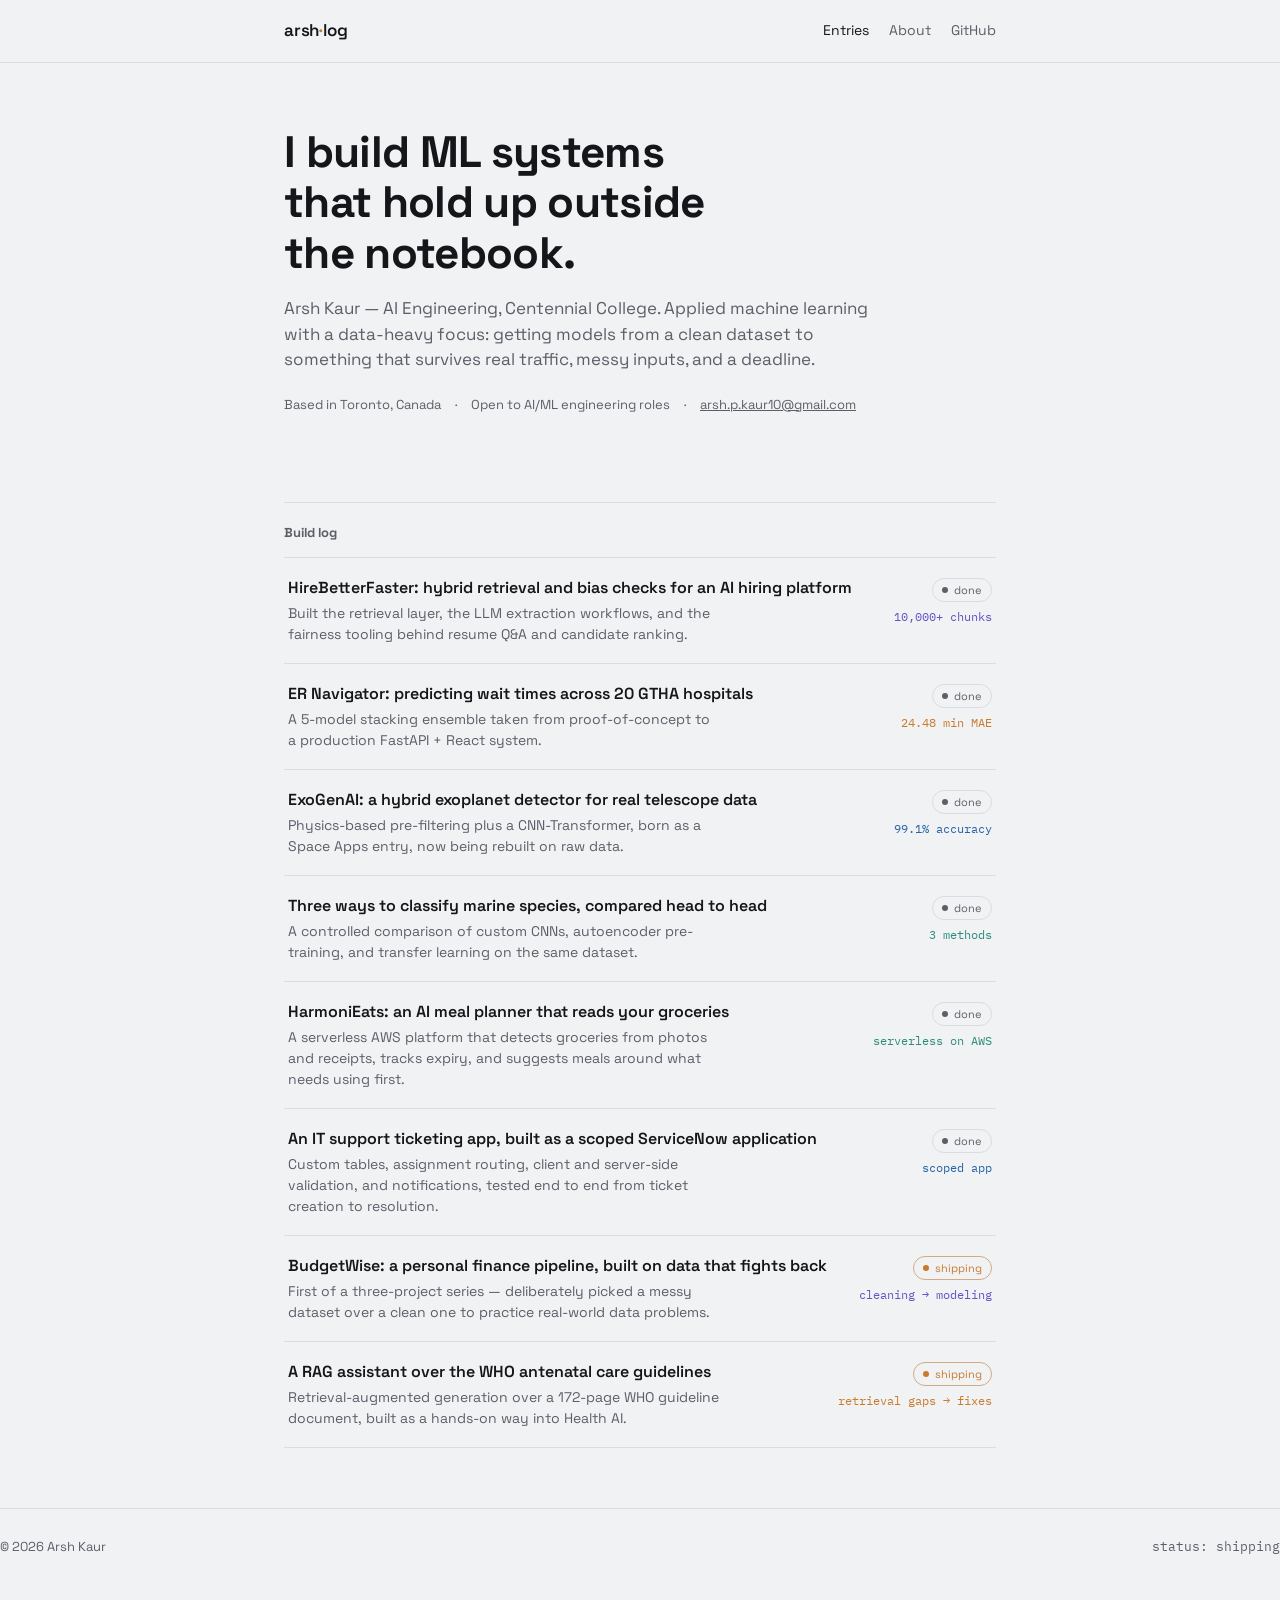
==== commit bf03183a: "aadding projects" ====
--- a/index.html
+++ b/index.html
@@ -38,8 +38,17 @@
 
     <h2 class="log-heading">Build log</h2>
     <ul class="log">
+  <li><a class="entry" href="hirebetterfaster.html">
+      <span class="info">
+        <p class="title">HireBetterFaster: hybrid retrieval and bias checks for an AI hiring platform</p>
+        <p class="summary">Built the retrieval layer, the LLM extraction workflows, and the fairness tooling behind resume Q&amp;A and candidate ranking.</p>
+      </span>
+      <span style="display:flex; flex-direction:column; align-items:flex-end; gap:6px;">
+        <span class="status done"><span class="dot"></span>done</span>
+        <span class="readout mono" style="color:var(--accent-violet)">10,000+ chunks</span>
+      </span>
+    </a></li>
   <li><a class="entry" href="er-navigator.html">
-      <span class="date mono">2025</span>
       <span class="info">
         <p class="title">ER Navigator: predicting wait times across 20 GTHA hospitals</p>
         <p class="summary">A 5-model stacking ensemble taken from proof-of-concept to a production FastAPI + React system.</p>
@@ -50,7 +59,6 @@
       </span>
     </a></li>
   <li><a class="entry" href="exogenai.html">
-      <span class="date mono">2025</span>
       <span class="info">
         <p class="title">ExoGenAI: a hybrid exoplanet detector for real telescope data</p>
         <p class="summary">Physics-based pre-filtering plus a CNN-Transformer, born as a Space Apps entry, now being rebuilt on raw data.</p>
@@ -61,7 +69,6 @@
       </span>
     </a></li>
   <li><a class="entry" href="marine-species-classification.html">
-      <span class="date mono">2025</span>
       <span class="info">
         <p class="title">Three ways to classify marine species, compared head to head</p>
         <p class="summary">A controlled comparison of custom CNNs, autoencoder pre-training, and transfer learning on the same dataset.</p>
@@ -71,8 +78,27 @@
         <span class="readout mono" style="color:var(--accent-teal)">3 methods</span>
       </span>
     </a></li>
+  <li><a class="entry" href="harmonieats.html">
+      <span class="info">
+        <p class="title">HarmoniEats: an AI meal planner that reads your groceries</p>
+        <p class="summary">A serverless AWS platform that detects groceries from photos and receipts, tracks expiry, and suggests meals around what needs using first.</p>
+      </span>
+      <span style="display:flex; flex-direction:column; align-items:flex-end; gap:6px;">
+        <span class="status done"><span class="dot"></span>done</span>
+        <span class="readout mono" style="color:var(--accent-teal)">serverless on AWS</span>
+      </span>
+    </a></li>
+  <li><a class="entry" href="servicenow-it-ticketing.html">
+      <span class="info">
+        <p class="title">An IT support ticketing app, built as a scoped ServiceNow application</p>
+        <p class="summary">Custom tables, assignment routing, client and server-side validation, and notifications, tested end to end from ticket creation to resolution.</p>
+      </span>
+      <span style="display:flex; flex-direction:column; align-items:flex-end; gap:6px;">
+        <span class="status done"><span class="dot"></span>done</span>
+        <span class="readout mono" style="color:var(--accent-blue)">scoped app</span>
+      </span>
+    </a></li>
   <li><a class="entry" href="budgetwise.html">
-      <span class="date mono">2026</span>
       <span class="info">
         <p class="title">BudgetWise: a personal finance pipeline, built on data that fights back</p>
         <p class="summary">First of a three-project series — deliberately picked a messy dataset over a clean one to practice real-world data problems.</p>
@@ -83,7 +109,6 @@
       </span>
     </a></li>
   <li><a class="entry" href="maternal-health-rag.html">
-      <span class="date mono">2026</span>
       <span class="info">
         <p class="title">A RAG assistant over the WHO antenatal care guidelines</p>
         <p class="summary">Retrieval-augmented generation over a 172-page WHO guideline document, built as a hands-on way into Health AI.</p>
--- a/styles.css
+++ b/styles.css
@@ -130,13 +130,14 @@
     color: var(--text);
     border-radius: 6px;
   }
+  a.entry { grid-template-columns: 1fr auto; }
   a.entry:hover { background: color-mix(in srgb, var(--accent-amber) 7%, transparent); }
   .entry .date { font-size: 12px; color: var(--muted); }
   .entry .info .title { font-size: 16px; font-weight: 600; margin: 0 0 3px; }
   .entry .info .summary { font-size: 14px; color: var(--muted); margin: 0; max-width: 48ch; }
   .entry .readout { font-size: 12px; text-align: right; white-space: nowrap; align-self: center; }
   @media (max-width: 560px) {
-    .entry { grid-template-columns: 1fr; gap: 4px; }
+    .entry, a.entry { grid-template-columns: 1fr; gap: 4px; }
     .entry .readout { text-align: left; }
   }
 
